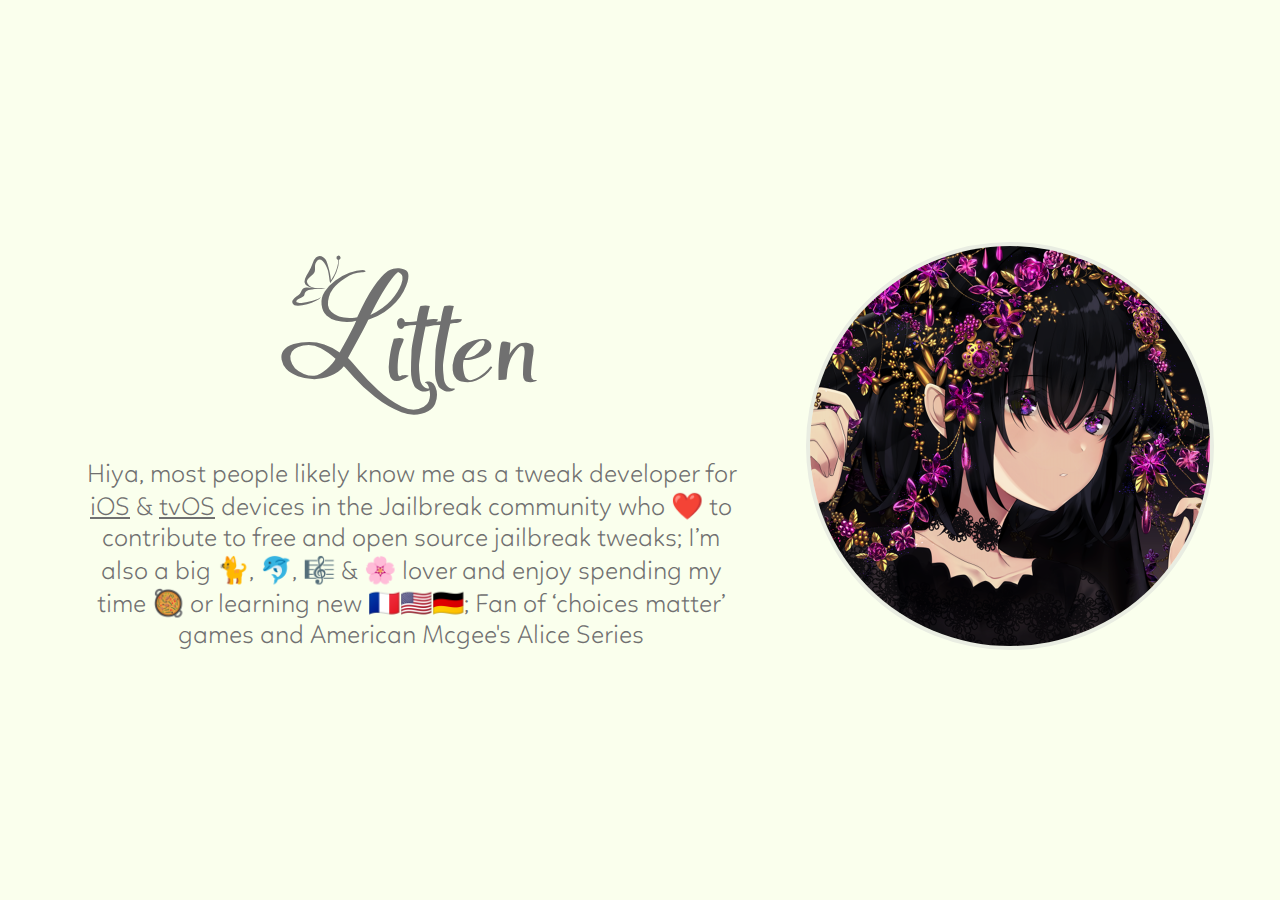
==== index.html @ a726af95 "initial commit, have a lovely day" ====
<html lang="en">
<head>
    <meta charset="UTF-8">
    <meta name="viewport" content="width=device-width, initial-scale=1.0">
    <meta http-equiv="X-UA-Compatible" content="ie=edge">
    <title>Litten | Home</title>
    <link rel="shortcut icon" href="assets/favicon.ico" type="image/x-icon">
    <link rel="icon" href="assets/favicon.ico" type="image/x-icon">
    <meta property="og:type" content="website">
    <meta property="og:title" content="Litten | Home">
    <meta property="og:description" content="alexa in wonderland, i guess">
    <meta property="og:url" content="https://litten.love">
    <link rel="stylesheet" href="https://use.fontawesome.com/releases/v5.7.2/css/all.css" integrity="sha384-fnmOCqbTlWIlj8LyTjo7mOUStjsKC4pOpQbqyi7RrhN7udi9RwhKkMHpvLbHG9Sr" crossorigin="anonymous">

    <style>

        html, body {

            margin: 0;
            padding: 0;
            background-color: #FAFFED;
            font-family: -apple-system, BlinkMacSystemFont, 'Segoe UI', Roboto, Oxygen, Ubuntu, Cantarell, 'Open Sans', 'Helvetica Neue', sans-serif;
            user-select: none;
            -webkit-user-select: none;
            cursor: default;
            -webkit-font-smoothing: antialiased;

        }

        /*

            desktop layout

        */

        .desktopLayout .header .container ul {

            margin: 0;
            padding: 0;
            text-align: center;
            transform: translateY(25px);

        }

        .desktopLayout .header .container ul li {

            display: inline;
            list-style: none;
            padding: 10px;
            font-size: 20px;

        }

        .desktopLayout .header .container ul li a {

            color: #707070;
            transition: 250ms;

        }

        .desktopLayout .header .container ul li a:hover {
            
            text-shadow: 2px 2px rgba(112, 112, 112, 0.3);

        }

        .desktopLayout .content .container {

            text-align: center;
            height: 85%; 
            width:100%;
            display:flex;
            align-items: center;
            justify-content: center;
            
        }

        .desktopLayout .content .container #contentDescription {

            font-size: 30px;
            font-family: 'Linotte';
            color:#707070;
            padding: 70px;
            margin-left: -50px;
            width: 650px;

        }

        .desktopLayout .content .container #contentHeader {

            font-size: 213px;
            font-family: 'Sofye';
            color:#707070;
            line-height: 300px;

        }

        .desktopLayout .content .container img {

            height: 450px;
            width: auto;
            border-radius: 225px;
            border: 4px solid #E9EDE2;
            transform: translateY(40px);

        }

        /*

            mobile layout

        */

        .mobileLayout {

            display: none;

        }

        .mobileLayout .header .container ul {

            margin: 0;
            padding: 0;
            text-align: center;
            transform: translateY(25px);

        }

        .mobileLayout .header .container ul li {

            display: inline;
            list-style: none;
            padding: 10px;
            font-size: 20px;

        }

        .mobileLayout .header .container ul li a {

            color: #707070;
            transition: 250ms;

        }

        .mobileLayout .header .container ul li a:hover {

            text-shadow: 2px 2px rgba(112, 112, 112, 0.3);

        }

        .mobileLayout .content .container img {

            height: 300px;
            width: auto;
            border-radius: 225px;
            border: 4px solid #E9EDE2;
            transform: translateY(80px);

        }

        .mobileLayout .content .container {

            text-align: center;

        }

        .mobileLayout .content .container #contentDescription {

            font-size: 26px;
            font-family: 'Linotte';
            color:#707070;
            padding: 70px;
            transform: translateY(-70px);

        }

        .mobileLayout .content .container #contentHeader {

            font-size: 160px;
            font-family: 'Sofye';
            color:#707070;
            line-height: 300px;

        }

        @media only screen and (max-width: 1600px) {

            .desktopLayout .content .container #contentDescription {

                font-size: 26px;
                font-family: 'Linotte';
                color:#707070;
                padding: 70px;

            }

            .desktopLayout .content .container #contentHeader {

                font-size: 190px;
                font-family: 'Sofye';
                color:#707070;
                line-height: 300px;

            }

            .desktopLayout .content .container img {

                height: 400px;
                width: auto;
                border-radius: 225px;
                border: 4px solid #E9EDE2;
                transform: translateY(40px);

            }

        }

        @media only screen and (max-width: 1112px) {

            .desktopLayout .content .container #contentDescription {

                font-size: 24px;
                font-family: 'Linotte';
                color:#707070;
                padding: 50px;

            }

            .desktopLayout .content .container #contentHeader {

                font-size: 180px;
                font-family: 'Sofye';
                color:#707070;
                line-height: 300px;

            }

            .desktopLayout .content .container img {

                height: 350px;
                width: auto;
                border-radius: 225px;
                border: 4px solid #E9EDE2;
                transform: translateY(40px);

            }

        }

        @media only screen and (max-width: 1024px) {

            .desktopLayout .content .container #contentDescription {

                font-size: 23px;
                font-family: 'Linotte';
                color:#707070;
                padding: 50px;

            }

            .desktopLayout .content .container #contentHeader {

                font-size: 160px;
                font-family: 'Sofye';
                color:#707070;
                line-height: 250px;

            }

            .desktopLayout .content .container img {

                height: 330px;
                width: auto;
                border-radius: 225px;
                border: 4px solid #E9EDE2;
                transform: translateY(40px);

            }

        }

        @media only screen and (max-width: 800px) {

            .desktopLayout .content .container #contentDescription {

                font-size: 17px;
                font-family: 'Linotte';
                color:#707070;
                padding: 40px;

            }

            .desktopLayout .content .container #contentHeader {

                font-size: 140px;
                font-family: 'Sofye';
                color:#707070;
                line-height: 200px;

            }

            .desktopLayout .content .container img {

                height: 250px;
                width: auto;
                border-radius: 225px;
                border: 4px solid #E9EDE2;
                transform: translateY(40px);

            }

        }

        @media only screen and (max-width: 414px) {

            .desktopLayout {

                display: none;
                    
            }

            .mobileLayout {

                display: block;

            }

            .mobileLayout .header .container ul li {

                display: inline;
                list-style: none;
                padding: 10px;
                font-size: 22px;

            }

        }

        @media only screen and (max-width: 375px) {

            .desktopLayout {

                display: none;
                    
            }

            .mobileLayout {

                display: block;

            }

            .mobileLayout .content .container img {

                height: 280px;
                width: auto;
                border-radius: 225px;
                border: 4px solid #E9EDE2;
                transform: translateY(80px);

            }

            .mobileLayout .content .container #contentDescription {

                font-size: 25px;
                font-family: 'Linotte';
                color:#707070;
                padding: 60px;
                transform: translateY(-20px);

            }

            .mobileLayout .content .container #contentHeader {

                font-size: 150px;
                font-family: 'Sofye';
                color:#707070;
                line-height: 250px;

            }

        }

        @media only screen and (max-width: 320px) {

            .desktopLayout {

                display: none;
                    
            }

            .mobileLayout {

                display: block;

            }

            .mobileLayout .header .container ul li {

                display: inline;
                list-style: none;
                padding: 10px;
                font-size: 18px;

            }

            .mobileLayout .content .container img {

                height: 220px;
                width: auto;
                border-radius: 225px;
                border: 4px solid #E9EDE2;
                transform: translateY(80px);

            }

            .mobileLayout .content .container #contentDescription {

                font-size: 22px;
                font-family: 'Linotte';
                color:#707070;
                padding: 50px;
                transform: translateY(-20px);

            }

                .mobileLayout .content .container #contentHeader {

                    font-size: 120px;
                    font-family: 'Sofye';
                    color:#707070;
                    line-height: 200px;

                }

            }

        @font-face {
            font-family: 'Sofye';
            src: url("assets/SofyeDemo-Ezrz.ttf");
        }

        @font-face {
            font-family: 'Linotte';
            src: url("assets/Linotte\ Light.otf");
        }

    </style>

</head>
<body>

    <div class="desktopLayout">

        <div class="header">
            <div class="container">
    
                <ul>
                    <li><a href="https://twitter.com/intent/follow?screen_name=schneelittchen"><i class="fab fa-twitter"></i></a></li>
                    <li><a href="https://www.reddit.com/user/strawberryLitten"><i class="fab fa-reddit-alien"></i></a></li>
                    <li><a href="https://github.com/schneelittchen"><i class="fab fa-github"></i></a></li>
                    <li><a href="https://discord.gg/fPHN8KG"><i class="fab fa-discord"></i></a></li>
                    <li><a href="https://repo.litten.love/"><i class="fas fa-box-open"></i></a></li>
                </ul>
    
            </div>
        </div>
    
        <div class="content">
            <div class="container">
    
                <p id="contentDescription"><span id="contentHeader">Litten</span><br>
                Hiya, most people likely know me as a tweak developer
                for <a href="https://repo.litten.love" style="text-decoration:underline; color:#707070;">iOS</a> & <a href="https://repo.litten.love/tv" style="text-decoration:underline; color:#707070;">tvOS</a> devices in the Jailbreak community who ❤️ to
                contribute to free and open source jailbreak tweaks;
                I’m also a big 🐈, 🐬, 🎼 & 🌸 lover and enjoy spending my
                time 🥘 or learning new 🇫🇷🇺🇸🇩🇪; Fan of ‘choices matter’
                games and American Mcgee's Alice Series</p>

                <img src="assets/avatar.png" draggable="false">
    
            </div>
        </div>

    </div>

    <div class="mobileLayout">

        <div class="header">
            <div class="container">
    
                <ul>
                    <li><a href="https://twitter.com/intent/follow?screen_name=schneelittchen"><i class="fab fa-twitter"></i></a></li>
                    <li><a href="https://www.reddit.com/user/strawberryLitten"><i class="fab fa-reddit-alien"></i></a></li>
                    <li><a href="https://github.com/schneelittchen"><i class="fab fa-github"></i></a></li>
                    <li><a href="https://discord.gg/fPHN8KG"><i class="fab fa-discord"></i></a></li>
                    <li><a href="https://repo.litten.love/"><i class="fas fa-box-open"></i></a></li>
                </ul>
    
            </div>
        </div>
    
        <div class="content">
            <div class="container">

                <img src="assets/avatar.png" draggable="false">
    
                <p id="contentDescription"><span id="contentHeader">Litten</span><br>
                Hiya, most people likely know me as a tweak developer
                for <a href="https://repo.litten.love" style="text-decoration:underline; color:#707070;">iOS</a> & <a href="https://repo.litten.love/tv" style="text-decoration:underline; color:#707070;">tvOS</a> devices in the Jailbreak community who ❤️ to
                contribute to free and open source jailbreak tweaks;
                I’m also a big 🐈, 🐬, 🎼 & 🌸 lover and enjoy spending my
                time 🥘 or learning new 🇫🇷🇺🇸🇩🇪; Fan of ‘choices matter’
                games and American Mcgee's Alice Series</p>
    
            </div>
        </div>

    </div>
    
</body>
</html>
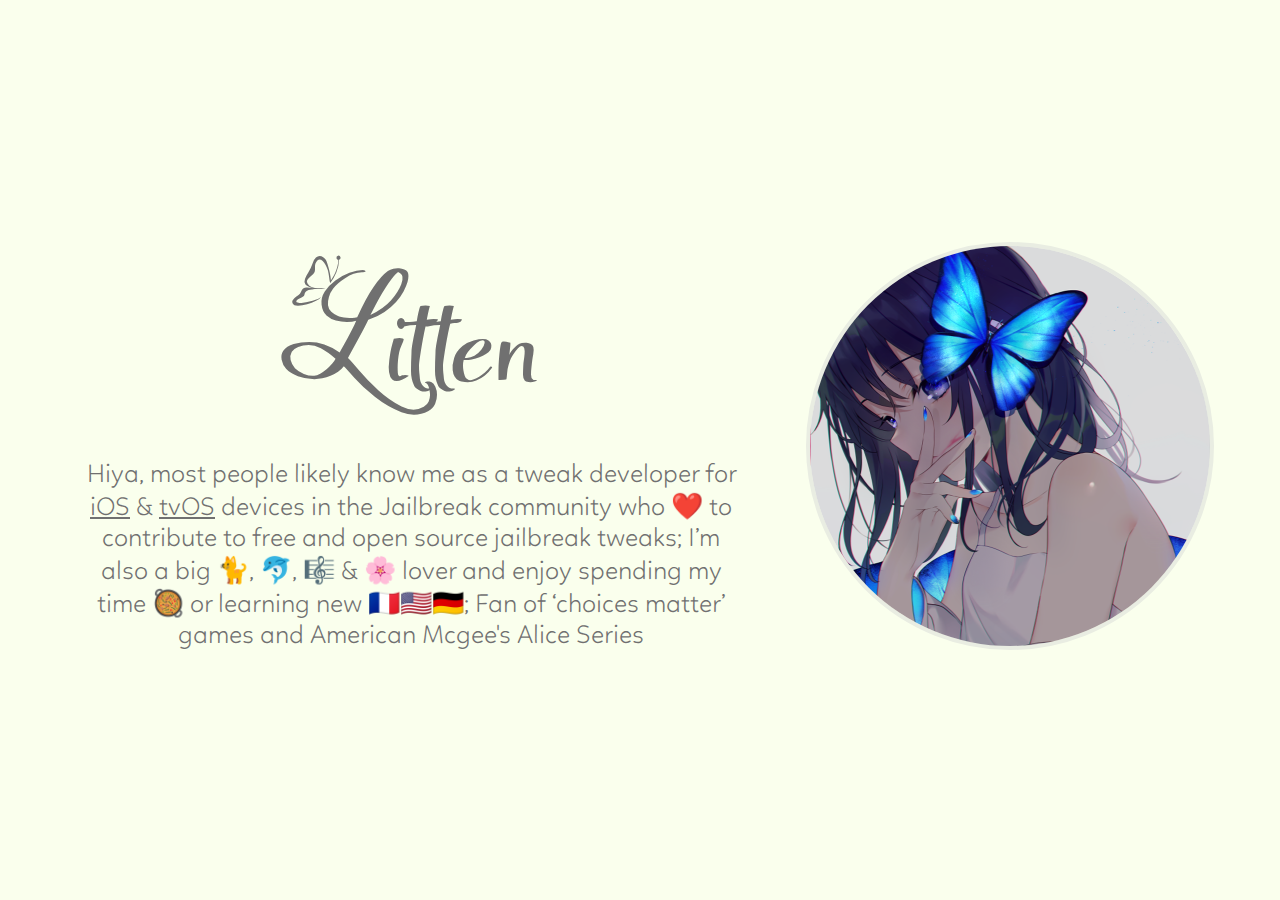
==== commit 84934107: "updated reddit link & avatar" ====
--- a/index.html
+++ b/index.html
@@ -457,7 +457,7 @@
     
                 <ul>
                     <li><a href="https://twitter.com/intent/follow?screen_name=schneelittchen"><i class="fab fa-twitter"></i></a></li>
-                    <li><a href="https://www.reddit.com/user/strawberryLitten"><i class="fab fa-reddit-alien"></i></a></li>
+                    <li><a href="https://www.reddit.com/user/Sternentraum"><i class="fab fa-reddit-alien"></i></a></li>
                     <li><a href="https://github.com/schneelittchen"><i class="fab fa-github"></i></a></li>
                     <li><a href="https://discord.gg/fPHN8KG"><i class="fab fa-discord"></i></a></li>
                     <li><a href="https://repo.litten.love/"><i class="fas fa-box-open"></i></a></li>
@@ -491,7 +491,7 @@
     
                 <ul>
                     <li><a href="https://twitter.com/intent/follow?screen_name=schneelittchen"><i class="fab fa-twitter"></i></a></li>
-                    <li><a href="https://www.reddit.com/user/strawberryLitten"><i class="fab fa-reddit-alien"></i></a></li>
+                    <li><a href="https://www.reddit.com/user/Sternentraum"><i class="fab fa-reddit-alien"></i></a></li>
                     <li><a href="https://github.com/schneelittchen"><i class="fab fa-github"></i></a></li>
                     <li><a href="https://discord.gg/fPHN8KG"><i class="fab fa-discord"></i></a></li>
                     <li><a href="https://repo.litten.love/"><i class="fas fa-box-open"></i></a></li>
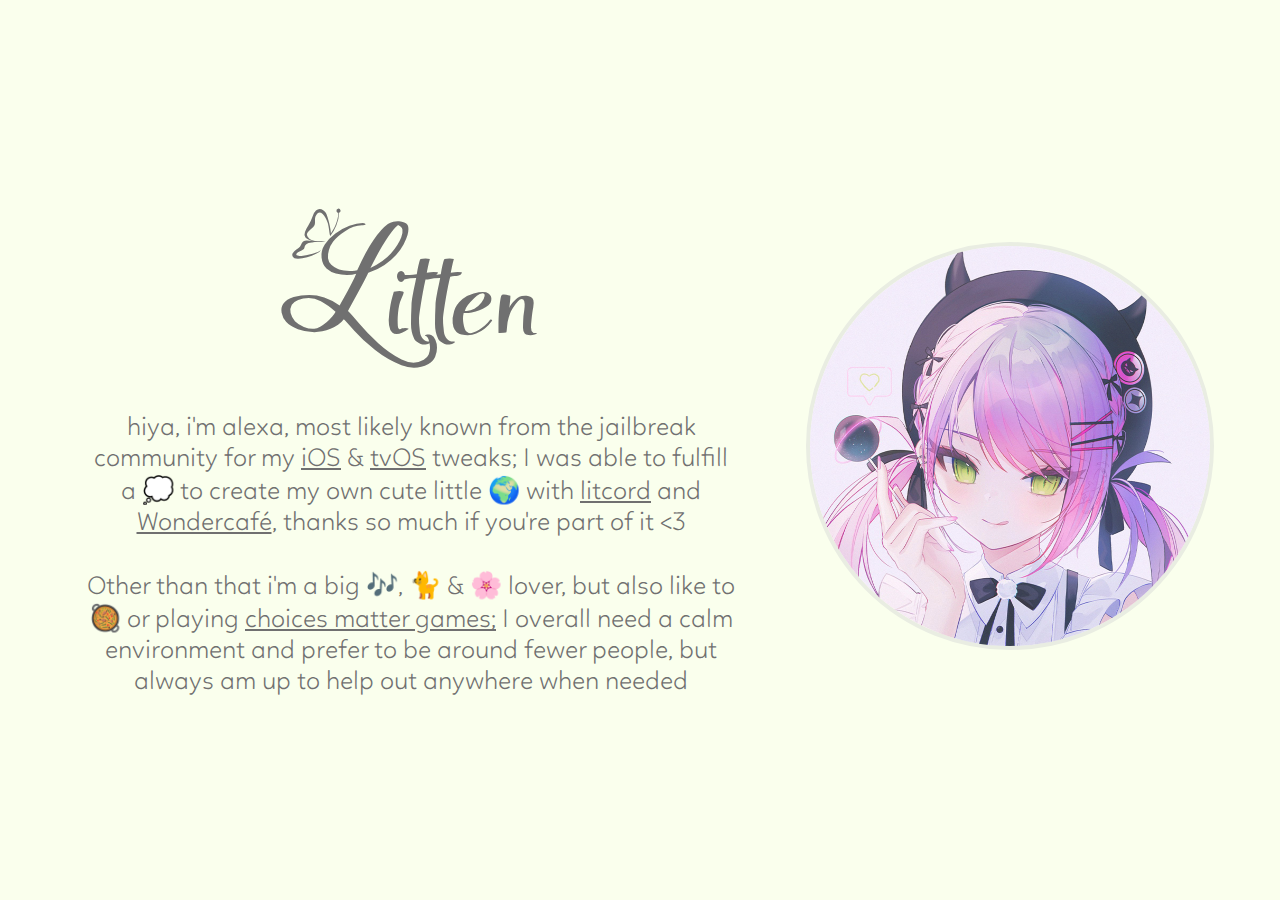
==== commit fe971c8a: "updated bio & avatar" ====
--- a/index.html
+++ b/index.html
@@ -3,11 +3,11 @@
     <meta charset="UTF-8">
     <meta name="viewport" content="width=device-width, initial-scale=1.0">
     <meta http-equiv="X-UA-Compatible" content="ie=edge">
-    <title>Litten | Home</title>
+    <title>Litten</title>
     <link rel="shortcut icon" href="assets/favicon.ico" type="image/x-icon">
     <link rel="icon" href="assets/favicon.ico" type="image/x-icon">
     <meta property="og:type" content="website">
-    <meta property="og:title" content="Litten | Home">
+    <meta property="og:title" content="Litten">
     <meta property="og:description" content="alexa in wonderland, i guess">
     <meta property="og:url" content="https://litten.love">
     <link rel="stylesheet" href="https://use.fontawesome.com/releases/v5.7.2/css/all.css" integrity="sha384-fnmOCqbTlWIlj8LyTjo7mOUStjsKC4pOpQbqyi7RrhN7udi9RwhKkMHpvLbHG9Sr" crossorigin="anonymous">
@@ -470,12 +470,16 @@
             <div class="container">
     
                 <p id="contentDescription"><span id="contentHeader">Litten</span><br>
-                Hiya, most people likely know me as a tweak developer
-                for <a href="https://repo.litten.love" style="text-decoration:underline; color:#707070;">iOS</a> & <a href="https://repo.litten.love/tv" style="text-decoration:underline; color:#707070;">tvOS</a> devices in the Jailbreak community who ❤️ to
-                contribute to free and open source jailbreak tweaks;
-                I’m also a big 🐈, 🐬, 🎼 & 🌸 lover and enjoy spending my
-                time 🥘 or learning new 🇫🇷🇺🇸🇩🇪; Fan of ‘choices matter’
-                games and American Mcgee's Alice Series</p>
+                hiya, i'm alexa, most likely known from the
+                jailbreak community for my <a href="https://repo.litten.love" style="text-decoration:underline; color:#707070;">iOS</a> & <a href="https://repo.litten.love/tv" style="text-decoration:underline; color:#707070;">tvOS</a> tweaks;
+                I was able to fulfill a 💭 to create my own cute little 🌍 with <a href="https://discord.gg/fPHN8KG" style="text-decoration:underline; color:#707070;">litcord</a> and <a href="https://repo.litten.love" style="text-decoration:underline; color:#707070;">Wondercafé</a>, thanks so
+                much if you're part of it &#60;3
+                <br><br>
+                Other than that i'm a big 🎶, 🐈 & 🌸 lover, but
+                also like to 🥘 or playing <a href="https://steamcommunity.com/id/tinyalexandracafe/games/?tab=all" style="text-decoration:underline; color:#707070;">choices matter games;</a>
+                I overall need a calm environment and prefer to
+                be around fewer people, but always am up to help
+                out anywhere when needed</p>
 
                 <img src="assets/avatar.png" draggable="false">
     
@@ -506,12 +510,16 @@
                 <img src="assets/avatar.png" draggable="false">
     
                 <p id="contentDescription"><span id="contentHeader">Litten</span><br>
-                Hiya, most people likely know me as a tweak developer
-                for <a href="https://repo.litten.love" style="text-decoration:underline; color:#707070;">iOS</a> & <a href="https://repo.litten.love/tv" style="text-decoration:underline; color:#707070;">tvOS</a> devices in the Jailbreak community who ❤️ to
-                contribute to free and open source jailbreak tweaks;
-                I’m also a big 🐈, 🐬, 🎼 & 🌸 lover and enjoy spending my
-                time 🥘 or learning new 🇫🇷🇺🇸🇩🇪; Fan of ‘choices matter’
-                games and American Mcgee's Alice Series</p>
+                hiya, i'm alexa, most likely known from the
+                jailbreak community for my <a href="https://repo.litten.love" style="text-decoration:underline; color:#707070;">iOS</a> & <a href="https://repo.litten.love/tv" style="text-decoration:underline; color:#707070;">tvOS</a> tweaks;<br>
+                I was able to fulfill a 💭 to create my own cute little 🌍 with <a href="https://discord.gg/fPHN8KG" style="text-decoration:underline; color:#707070;">litcord</a> and <a href="https://repo.litten.love" style="text-decoration:underline; color:#707070;">Wondercafé</a>, thanks so
+                much if you're part of it &#60;3
+                <br><br>
+                Other than that i'm a big 🎶, 🐈 & 🌸 lover, but
+                also like to 🥘 or playing <a href="https://steamcommunity.com/id/tinyalexandracafe/games/?tab=all" style="text-decoration:underline; color:#707070;">choices matter games;</a>
+                I overall need a calm environment and prefer to
+                be around fewer people, but always am up to help
+                out anywhere when needed</p>
     
             </div>
         </div>
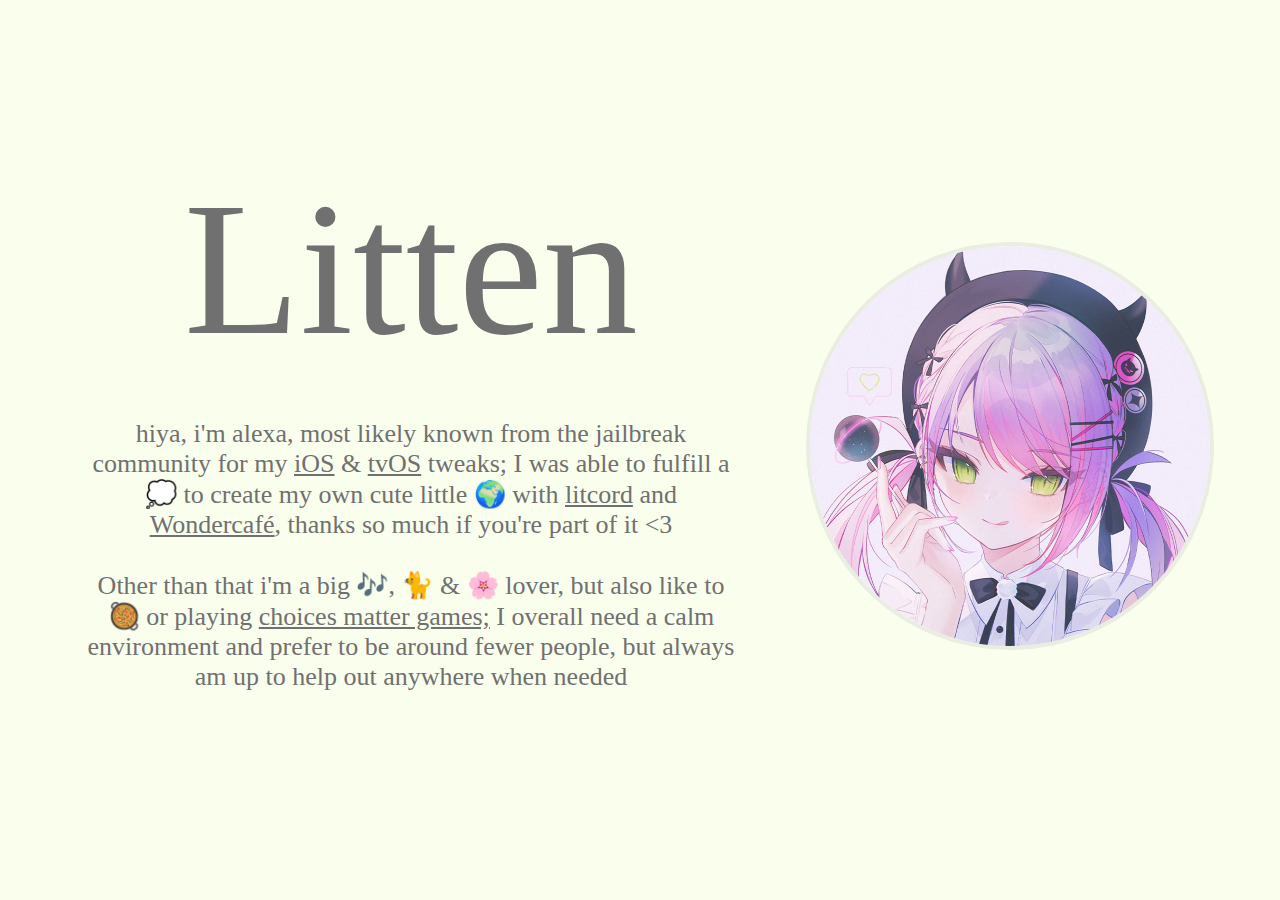
==== commit bfbe3fa3: "updated font links" ====
--- a/index.html
+++ b/index.html
@@ -437,12 +437,12 @@
 
         @font-face {
             font-family: 'Sofye';
-            src: url("assets/SofyeDemo-Ezrz.ttf");
+            src: url("https://db.onlinewebfonts.com/t/1a98486816cc547d3d2b9c3bfebdf845.ttf");
         }
 
         @font-face {
             font-family: 'Linotte';
-            src: url("assets/Linotte\ Light.otf");
+            src: url("https://db.onlinewebfonts.com/t/1c1304897225af0847614d4bc5430c5e.ttf");
         }
 
     </style>
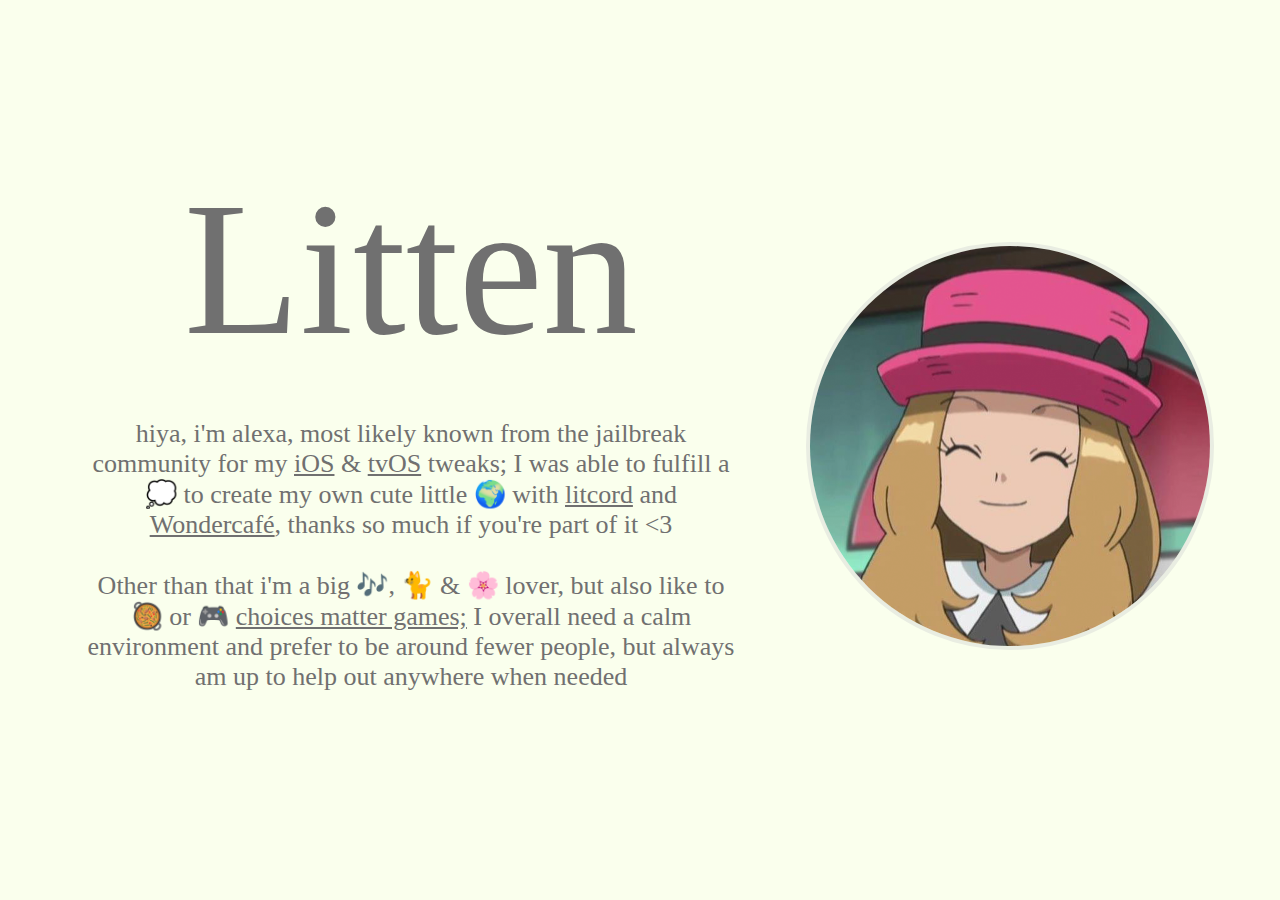
==== commit b5c7ecbf: "updated discord link" ====
--- a/index.html
+++ b/index.html
@@ -437,12 +437,12 @@
 
         @font-face {
             font-family: 'Sofye';
-            src: url("https://db.onlinewebfonts.com/t/1a98486816cc547d3d2b9c3bfebdf845.ttf");
+            src: url("https://blogfonts.com/download/s-147060-1/Sofye.file");
         }
 
         @font-face {
             font-family: 'Linotte';
-            src: url("https://db.onlinewebfonts.com/t/1c1304897225af0847614d4bc5430c5e.ttf");
+            src: url("https://en.bestfonts.pro/fonts_files/5e7243322f41d452bfe52aa5/files/Linotte-Light.ttf");
         }
 
     </style>
@@ -459,7 +459,7 @@
                     <li><a href="https://twitter.com/intent/follow?screen_name=schneelittchen"><i class="fab fa-twitter"></i></a></li>
                     <li><a href="https://www.reddit.com/user/Sternentraum"><i class="fab fa-reddit-alien"></i></a></li>
                     <li><a href="https://github.com/schneelittchen"><i class="fab fa-github"></i></a></li>
-                    <li><a href="https://discord.gg/fPHN8KG"><i class="fab fa-discord"></i></a></li>
+                    <li><a href="https://discord.gg/tKUPZrS7ve"><i class="fab fa-discord"></i></a></li>
                     <li><a href="https://repo.litten.love/"><i class="fas fa-box-open"></i></a></li>
                 </ul>
     
@@ -472,11 +472,11 @@
                 <p id="contentDescription"><span id="contentHeader">Litten</span><br>
                 hiya, i'm alexa, most likely known from the
                 jailbreak community for my <a href="https://repo.litten.love" style="text-decoration:underline; color:#707070;">iOS</a> & <a href="https://repo.litten.love/tv" style="text-decoration:underline; color:#707070;">tvOS</a> tweaks;
-                I was able to fulfill a 💭 to create my own cute little 🌍 with <a href="https://discord.gg/fPHN8KG" style="text-decoration:underline; color:#707070;">litcord</a> and <a href="https://repo.litten.love" style="text-decoration:underline; color:#707070;">Wondercafé</a>, thanks so
+                I was able to fulfill a 💭 to create my own cute little 🌍 with <a href="https://discord.gg/tKUPZrS7ve" style="text-decoration:underline; color:#707070;">litcord</a> and <a href="https://repo.litten.love" style="text-decoration:underline; color:#707070;">Wondercafé</a>, thanks so
                 much if you're part of it &#60;3
                 <br><br>
                 Other than that i'm a big 🎶, 🐈 & 🌸 lover, but
-                also like to 🥘 or playing <a href="https://steamcommunity.com/id/tinyalexandracafe/games/?tab=all" style="text-decoration:underline; color:#707070;">choices matter games;</a>
+                also like to 🥘 or 🎮 <a href="https://steamcommunity.com/id/tinyalexandracafe/games/?tab=all" style="text-decoration:underline; color:#707070;">choices matter games;</a>
                 I overall need a calm environment and prefer to
                 be around fewer people, but always am up to help
                 out anywhere when needed</p>
@@ -497,7 +497,7 @@
                     <li><a href="https://twitter.com/intent/follow?screen_name=schneelittchen"><i class="fab fa-twitter"></i></a></li>
                     <li><a href="https://www.reddit.com/user/Sternentraum"><i class="fab fa-reddit-alien"></i></a></li>
                     <li><a href="https://github.com/schneelittchen"><i class="fab fa-github"></i></a></li>
-                    <li><a href="https://discord.gg/fPHN8KG"><i class="fab fa-discord"></i></a></li>
+                    <li><a href="https://discord.gg/tKUPZrS7ve"><i class="fab fa-discord"></i></a></li>
                     <li><a href="https://repo.litten.love/"><i class="fas fa-box-open"></i></a></li>
                 </ul>
     
@@ -512,11 +512,11 @@
                 <p id="contentDescription"><span id="contentHeader">Litten</span><br>
                 hiya, i'm alexa, most likely known from the
                 jailbreak community for my <a href="https://repo.litten.love" style="text-decoration:underline; color:#707070;">iOS</a> & <a href="https://repo.litten.love/tv" style="text-decoration:underline; color:#707070;">tvOS</a> tweaks;<br>
-                I was able to fulfill a 💭 to create my own cute little 🌍 with <a href="https://discord.gg/fPHN8KG" style="text-decoration:underline; color:#707070;">litcord</a> and <a href="https://repo.litten.love" style="text-decoration:underline; color:#707070;">Wondercafé</a>, thanks so
+                I was able to fulfill a 💭 to create my own cute little 🌍 with <a href="https://discord.gg/tKUPZrS7ve" style="text-decoration:underline; color:#707070;">litcord</a> and <a href="https://repo.litten.love" style="text-decoration:underline; color:#707070;">Wondercafé</a>, thanks so
                 much if you're part of it &#60;3
                 <br><br>
                 Other than that i'm a big 🎶, 🐈 & 🌸 lover, but
-                also like to 🥘 or playing <a href="https://steamcommunity.com/id/tinyalexandracafe/games/?tab=all" style="text-decoration:underline; color:#707070;">choices matter games;</a>
+                also like to 🥘 or 🎮 <a href="https://steamcommunity.com/id/tinyalexandracafe/games/?tab=all" style="text-decoration:underline; color:#707070;">choices matter games;</a>
                 I overall need a calm environment and prefer to
                 be around fewer people, but always am up to help
                 out anywhere when needed</p>
@@ -527,4 +527,4 @@
     </div>
     
 </body>
-</html>+</html>
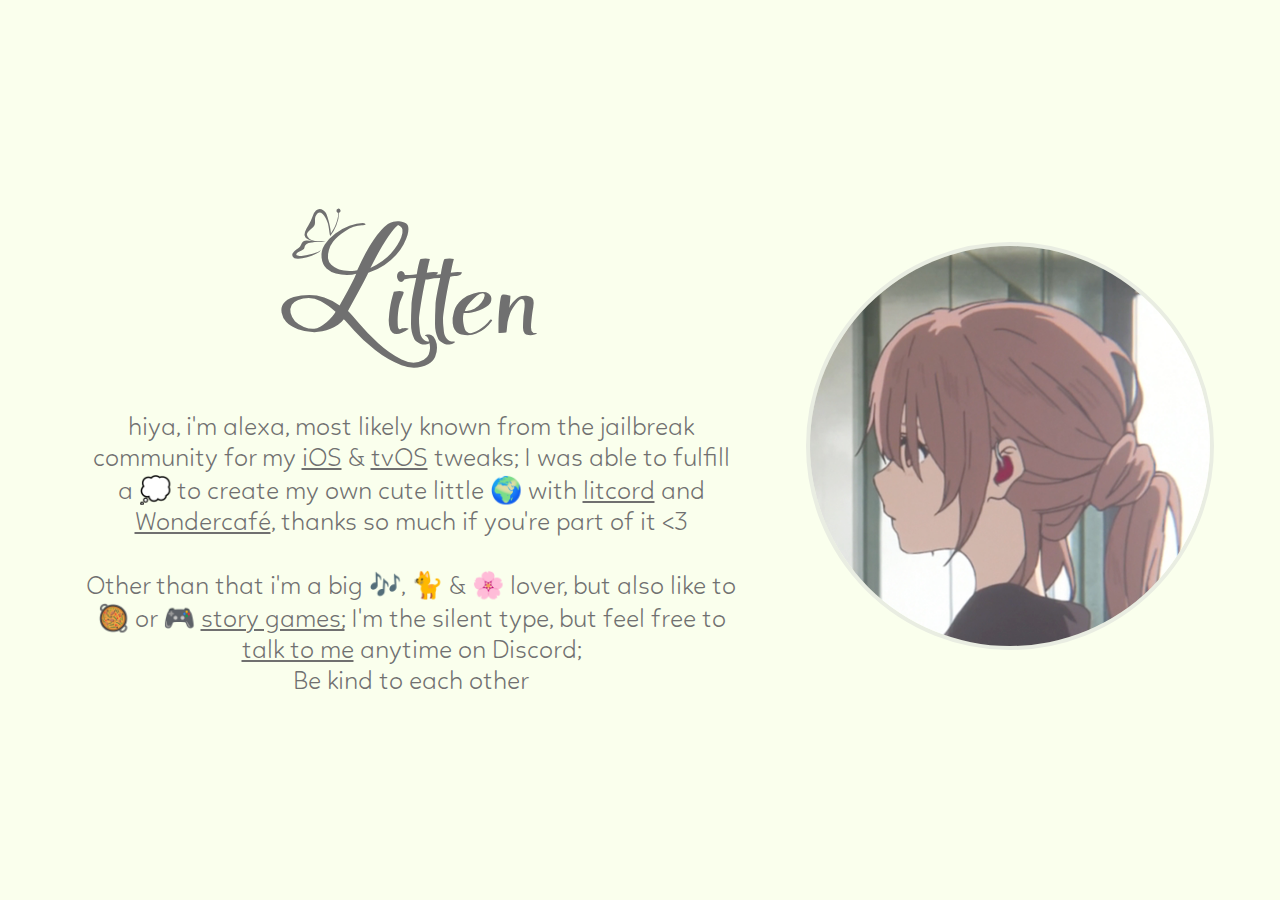
==== commit f6a1bfbd: "clean up, fixed the fonts" ====
--- a/index.html
+++ b/index.html
@@ -1,9 +1,12 @@
+<!-- this may be a mess, but it works i suppose -->
+
 <html lang="en">
 <head>
     <meta charset="UTF-8">
     <meta name="viewport" content="width=device-width, initial-scale=1.0">
     <meta http-equiv="X-UA-Compatible" content="ie=edge">
     <title>Litten</title>
+    <link rel="stylesheet" href="index.css">
     <link rel="shortcut icon" href="assets/favicon.ico" type="image/x-icon">
     <link rel="icon" href="assets/favicon.ico" type="image/x-icon">
     <meta property="og:type" content="website">
@@ -11,441 +14,6 @@
     <meta property="og:description" content="alexa in wonderland, i guess">
     <meta property="og:url" content="https://litten.love">
     <link rel="stylesheet" href="https://use.fontawesome.com/releases/v5.7.2/css/all.css" integrity="sha384-fnmOCqbTlWIlj8LyTjo7mOUStjsKC4pOpQbqyi7RrhN7udi9RwhKkMHpvLbHG9Sr" crossorigin="anonymous">
-
-    <style>
-
-        html, body {
-
-            margin: 0;
-            padding: 0;
-            background-color: #FAFFED;
-            font-family: -apple-system, BlinkMacSystemFont, 'Segoe UI', Roboto, Oxygen, Ubuntu, Cantarell, 'Open Sans', 'Helvetica Neue', sans-serif;
-            user-select: none;
-            -webkit-user-select: none;
-            cursor: default;
-            -webkit-font-smoothing: antialiased;
-
-        }
-
-        /*
-
-            desktop layout
-
-        */
-
-        .desktopLayout .header .container ul {
-
-            margin: 0;
-            padding: 0;
-            text-align: center;
-            transform: translateY(25px);
-
-        }
-
-        .desktopLayout .header .container ul li {
-
-            display: inline;
-            list-style: none;
-            padding: 10px;
-            font-size: 20px;
-
-        }
-
-        .desktopLayout .header .container ul li a {
-
-            color: #707070;
-            transition: 250ms;
-
-        }
-
-        .desktopLayout .header .container ul li a:hover {
-            
-            text-shadow: 2px 2px rgba(112, 112, 112, 0.3);
-
-        }
-
-        .desktopLayout .content .container {
-
-            text-align: center;
-            height: 85%; 
-            width:100%;
-            display:flex;
-            align-items: center;
-            justify-content: center;
-            
-        }
-
-        .desktopLayout .content .container #contentDescription {
-
-            font-size: 30px;
-            font-family: 'Linotte';
-            color:#707070;
-            padding: 70px;
-            margin-left: -50px;
-            width: 650px;
-
-        }
-
-        .desktopLayout .content .container #contentHeader {
-
-            font-size: 213px;
-            font-family: 'Sofye';
-            color:#707070;
-            line-height: 300px;
-
-        }
-
-        .desktopLayout .content .container img {
-
-            height: 450px;
-            width: auto;
-            border-radius: 225px;
-            border: 4px solid #E9EDE2;
-            transform: translateY(40px);
-
-        }
-
-        /*
-
-            mobile layout
-
-        */
-
-        .mobileLayout {
-
-            display: none;
-
-        }
-
-        .mobileLayout .header .container ul {
-
-            margin: 0;
-            padding: 0;
-            text-align: center;
-            transform: translateY(25px);
-
-        }
-
-        .mobileLayout .header .container ul li {
-
-            display: inline;
-            list-style: none;
-            padding: 10px;
-            font-size: 20px;
-
-        }
-
-        .mobileLayout .header .container ul li a {
-
-            color: #707070;
-            transition: 250ms;
-
-        }
-
-        .mobileLayout .header .container ul li a:hover {
-
-            text-shadow: 2px 2px rgba(112, 112, 112, 0.3);
-
-        }
-
-        .mobileLayout .content .container img {
-
-            height: 300px;
-            width: auto;
-            border-radius: 225px;
-            border: 4px solid #E9EDE2;
-            transform: translateY(80px);
-
-        }
-
-        .mobileLayout .content .container {
-
-            text-align: center;
-
-        }
-
-        .mobileLayout .content .container #contentDescription {
-
-            font-size: 26px;
-            font-family: 'Linotte';
-            color:#707070;
-            padding: 70px;
-            transform: translateY(-70px);
-
-        }
-
-        .mobileLayout .content .container #contentHeader {
-
-            font-size: 160px;
-            font-family: 'Sofye';
-            color:#707070;
-            line-height: 300px;
-
-        }
-
-        @media only screen and (max-width: 1600px) {
-
-            .desktopLayout .content .container #contentDescription {
-
-                font-size: 26px;
-                font-family: 'Linotte';
-                color:#707070;
-                padding: 70px;
-
-            }
-
-            .desktopLayout .content .container #contentHeader {
-
-                font-size: 190px;
-                font-family: 'Sofye';
-                color:#707070;
-                line-height: 300px;
-
-            }
-
-            .desktopLayout .content .container img {
-
-                height: 400px;
-                width: auto;
-                border-radius: 225px;
-                border: 4px solid #E9EDE2;
-                transform: translateY(40px);
-
-            }
-
-        }
-
-        @media only screen and (max-width: 1112px) {
-
-            .desktopLayout .content .container #contentDescription {
-
-                font-size: 24px;
-                font-family: 'Linotte';
-                color:#707070;
-                padding: 50px;
-
-            }
-
-            .desktopLayout .content .container #contentHeader {
-
-                font-size: 180px;
-                font-family: 'Sofye';
-                color:#707070;
-                line-height: 300px;
-
-            }
-
-            .desktopLayout .content .container img {
-
-                height: 350px;
-                width: auto;
-                border-radius: 225px;
-                border: 4px solid #E9EDE2;
-                transform: translateY(40px);
-
-            }
-
-        }
-
-        @media only screen and (max-width: 1024px) {
-
-            .desktopLayout .content .container #contentDescription {
-
-                font-size: 23px;
-                font-family: 'Linotte';
-                color:#707070;
-                padding: 50px;
-
-            }
-
-            .desktopLayout .content .container #contentHeader {
-
-                font-size: 160px;
-                font-family: 'Sofye';
-                color:#707070;
-                line-height: 250px;
-
-            }
-
-            .desktopLayout .content .container img {
-
-                height: 330px;
-                width: auto;
-                border-radius: 225px;
-                border: 4px solid #E9EDE2;
-                transform: translateY(40px);
-
-            }
-
-        }
-
-        @media only screen and (max-width: 800px) {
-
-            .desktopLayout .content .container #contentDescription {
-
-                font-size: 17px;
-                font-family: 'Linotte';
-                color:#707070;
-                padding: 40px;
-
-            }
-
-            .desktopLayout .content .container #contentHeader {
-
-                font-size: 140px;
-                font-family: 'Sofye';
-                color:#707070;
-                line-height: 200px;
-
-            }
-
-            .desktopLayout .content .container img {
-
-                height: 250px;
-                width: auto;
-                border-radius: 225px;
-                border: 4px solid #E9EDE2;
-                transform: translateY(40px);
-
-            }
-
-        }
-
-        @media only screen and (max-width: 414px) {
-
-            .desktopLayout {
-
-                display: none;
-                    
-            }
-
-            .mobileLayout {
-
-                display: block;
-
-            }
-
-            .mobileLayout .header .container ul li {
-
-                display: inline;
-                list-style: none;
-                padding: 10px;
-                font-size: 22px;
-
-            }
-
-        }
-
-        @media only screen and (max-width: 375px) {
-
-            .desktopLayout {
-
-                display: none;
-                    
-            }
-
-            .mobileLayout {
-
-                display: block;
-
-            }
-
-            .mobileLayout .content .container img {
-
-                height: 280px;
-                width: auto;
-                border-radius: 225px;
-                border: 4px solid #E9EDE2;
-                transform: translateY(80px);
-
-            }
-
-            .mobileLayout .content .container #contentDescription {
-
-                font-size: 25px;
-                font-family: 'Linotte';
-                color:#707070;
-                padding: 60px;
-                transform: translateY(-20px);
-
-            }
-
-            .mobileLayout .content .container #contentHeader {
-
-                font-size: 150px;
-                font-family: 'Sofye';
-                color:#707070;
-                line-height: 250px;
-
-            }
-
-        }
-
-        @media only screen and (max-width: 320px) {
-
-            .desktopLayout {
-
-                display: none;
-                    
-            }
-
-            .mobileLayout {
-
-                display: block;
-
-            }
-
-            .mobileLayout .header .container ul li {
-
-                display: inline;
-                list-style: none;
-                padding: 10px;
-                font-size: 18px;
-
-            }
-
-            .mobileLayout .content .container img {
-
-                height: 220px;
-                width: auto;
-                border-radius: 225px;
-                border: 4px solid #E9EDE2;
-                transform: translateY(80px);
-
-            }
-
-            .mobileLayout .content .container #contentDescription {
-
-                font-size: 22px;
-                font-family: 'Linotte';
-                color:#707070;
-                padding: 50px;
-                transform: translateY(-20px);
-
-            }
-
-                .mobileLayout .content .container #contentHeader {
-
-                    font-size: 120px;
-                    font-family: 'Sofye';
-                    color:#707070;
-                    line-height: 200px;
-
-                }
-
-            }
-
-        @font-face {
-            font-family: 'Sofye';
-            src: url("https://blogfonts.com/download/s-147060-1/Sofye.file");
-        }
-
-        @font-face {
-            font-family: 'Linotte';
-            src: url("https://en.bestfonts.pro/fonts_files/5e7243322f41d452bfe52aa5/files/Linotte-Light.ttf");
-        }
-
-    </style>
 
 </head>
 <body>
@@ -476,10 +44,10 @@
                 much if you're part of it &#60;3
                 <br><br>
                 Other than that i'm a big 🎶, 🐈 & 🌸 lover, but
-                also like to 🥘 or 🎮 <a href="https://steamcommunity.com/id/tinyalexandracafe/games/?tab=all" style="text-decoration:underline; color:#707070;">choices matter games;</a>
-                I overall need a calm environment and prefer to
-                be around fewer people, but always am up to help
-                out anywhere when needed</p>
+                also like to 🥘 or 🎮 <a href="https://steamcommunity.com/id/tinyalexandracafe/games/?tab=all" style="text-decoration:underline; color:#707070;">story games;</a>
+                I'm the silent type, but
+                feel free to <a href="https://discord.gg/tKUPZrS7ve" style="text-decoration:underline; color:#707070;">talk to me</a> anytime on Discord;<br>
+                Be kind to each other</p>
 
                 <img src="assets/avatar.png" draggable="false">
     
@@ -511,15 +79,15 @@
     
                 <p id="contentDescription"><span id="contentHeader">Litten</span><br>
                 hiya, i'm alexa, most likely known from the
-                jailbreak community for my <a href="https://repo.litten.love" style="text-decoration:underline; color:#707070;">iOS</a> & <a href="https://repo.litten.love/tv" style="text-decoration:underline; color:#707070;">tvOS</a> tweaks;<br>
+                jailbreak community for my <a href="https://repo.litten.love" style="text-decoration:underline; color:#707070;">iOS</a> & <a href="https://repo.litten.love/tv" style="text-decoration:underline; color:#707070;">tvOS</a> tweaks;
                 I was able to fulfill a 💭 to create my own cute little 🌍 with <a href="https://discord.gg/tKUPZrS7ve" style="text-decoration:underline; color:#707070;">litcord</a> and <a href="https://repo.litten.love" style="text-decoration:underline; color:#707070;">Wondercafé</a>, thanks so
                 much if you're part of it &#60;3
                 <br><br>
                 Other than that i'm a big 🎶, 🐈 & 🌸 lover, but
-                also like to 🥘 or 🎮 <a href="https://steamcommunity.com/id/tinyalexandracafe/games/?tab=all" style="text-decoration:underline; color:#707070;">choices matter games;</a>
-                I overall need a calm environment and prefer to
-                be around fewer people, but always am up to help
-                out anywhere when needed</p>
+                also like to 🥘 or 🎮 <a href="https://steamcommunity.com/id/tinyalexandracafe/games/?tab=all" style="text-decoration:underline; color:#707070;">story games;</a>
+                I'm the silent type, but
+                feel free to <a href="https://discord.gg/tKUPZrS7ve" style="text-decoration:underline; color:#707070;">talk to me</a> anytime on Discord;<br>
+                Be kind to each other</p>
     
             </div>
         </div>
--- a/index.css
+++ b/index.css
@@ -0,0 +1,430 @@
+html, body {
+
+    margin: 0;
+    padding: 0;
+    background-color: #FAFFED;
+    font-family: -apple-system, BlinkMacSystemFont, 'Segoe UI', Roboto, Oxygen, Ubuntu, Cantarell, 'Open Sans', 'Helvetica Neue', sans-serif;
+    user-select: none;
+    -webkit-user-select: none;
+    cursor: default;
+    -webkit-font-smoothing: antialiased;
+
+}
+
+/*
+
+    desktop layout
+
+*/
+
+.desktopLayout .header .container ul {
+
+    margin: 0;
+    padding: 0;
+    text-align: center;
+    transform: translateY(25px);
+
+}
+
+.desktopLayout .header .container ul li {
+
+    display: inline;
+    list-style: none;
+    padding: 10px;
+    font-size: 20px;
+
+}
+
+.desktopLayout .header .container ul li a {
+
+    color: #707070;
+    transition: 250ms;
+
+}
+
+.desktopLayout .header .container ul li a:hover {
+    
+    text-shadow: 2px 2px rgba(112, 112, 112, 0.3);
+
+}
+
+.desktopLayout .content .container {
+
+    text-align: center;
+    height: 85%; 
+    width:100%;
+    display:flex;
+    align-items: center;
+    justify-content: center;
+    
+}
+
+.desktopLayout .content .container #contentDescription {
+
+    font-size: 30px;
+    font-family: 'Linotte';
+    color:#707070;
+    padding: 70px;
+    margin-left: -50px;
+    width: 650px;
+
+}
+
+.desktopLayout .content .container #contentHeader {
+
+    font-size: 213px;
+    font-family: 'Sofye';
+    color:#707070;
+    line-height: 300px;
+
+}
+
+.desktopLayout .content .container img {
+
+    height: 450px;
+    width: auto;
+    border-radius: 225px;
+    border: 4px solid #E9EDE2;
+    transform: translateY(40px);
+
+}
+
+/*
+
+    mobile layout
+
+*/
+
+.mobileLayout {
+
+    display: none;
+
+}
+
+.mobileLayout .header .container ul {
+
+    margin: 0;
+    padding: 0;
+    text-align: center;
+    transform: translateY(25px);
+
+}
+
+.mobileLayout .header .container ul li {
+
+    display: inline;
+    list-style: none;
+    padding: 10px;
+    font-size: 20px;
+
+}
+
+.mobileLayout .header .container ul li a {
+
+    color: #707070;
+    transition: 250ms;
+
+}
+
+.mobileLayout .header .container ul li a:hover {
+
+    text-shadow: 2px 2px rgba(112, 112, 112, 0.3);
+
+}
+
+.mobileLayout .content .container img {
+
+    height: 300px;
+    width: auto;
+    border-radius: 225px;
+    border: 4px solid #E9EDE2;
+    transform: translateY(80px);
+
+}
+
+.mobileLayout .content .container {
+
+    text-align: center;
+
+}
+
+.mobileLayout .content .container #contentDescription {
+
+    font-size: 26px;
+    font-family: 'Linotte';
+    color:#707070;
+    padding: 70px;
+    transform: translateY(-70px);
+
+}
+
+.mobileLayout .content .container #contentHeader {
+
+    font-size: 160px;
+    font-family: 'Sofye';
+    color:#707070;
+    line-height: 300px;
+
+}
+
+@media only screen and (max-width: 1600px) {
+
+    .desktopLayout .content .container #contentDescription {
+
+        font-size: 26px;
+        font-family: 'Linotte';
+        color:#707070;
+        padding: 70px;
+
+    }
+
+    .desktopLayout .content .container #contentHeader {
+
+        font-size: 190px;
+        font-family: 'Sofye';
+        color:#707070;
+        line-height: 300px;
+
+    }
+
+    .desktopLayout .content .container img {
+
+        height: 400px;
+        width: auto;
+        border-radius: 225px;
+        border: 4px solid #E9EDE2;
+        transform: translateY(40px);
+
+    }
+
+}
+
+@media only screen and (max-width: 1112px) {
+
+    .desktopLayout .content .container #contentDescription {
+
+        font-size: 24px;
+        font-family: 'Linotte';
+        color:#707070;
+        padding: 50px;
+
+    }
+
+    .desktopLayout .content .container #contentHeader {
+
+        font-size: 180px;
+        font-family: 'Sofye';
+        color:#707070;
+        line-height: 300px;
+
+    }
+
+    .desktopLayout .content .container img {
+
+        height: 350px;
+        width: auto;
+        border-radius: 225px;
+        border: 4px solid #E9EDE2;
+        transform: translateY(40px);
+
+    }
+
+}
+
+@media only screen and (max-width: 1024px) {
+
+    .desktopLayout .content .container #contentDescription {
+
+        font-size: 23px;
+        font-family: 'Linotte';
+        color:#707070;
+        padding: 50px;
+
+    }
+
+    .desktopLayout .content .container #contentHeader {
+
+        font-size: 160px;
+        font-family: 'Sofye';
+        color:#707070;
+        line-height: 250px;
+
+    }
+
+    .desktopLayout .content .container img {
+
+        height: 330px;
+        width: auto;
+        border-radius: 225px;
+        border: 4px solid #E9EDE2;
+        transform: translateY(40px);
+
+    }
+
+}
+
+@media only screen and (max-width: 800px) {
+
+    .desktopLayout .content .container #contentDescription {
+
+        font-size: 17px;
+        font-family: 'Linotte';
+        color:#707070;
+        padding: 40px;
+
+    }
+
+    .desktopLayout .content .container #contentHeader {
+
+        font-size: 140px;
+        font-family: 'Sofye';
+        color:#707070;
+        line-height: 200px;
+
+    }
+
+    .desktopLayout .content .container img {
+
+        height: 250px;
+        width: auto;
+        border-radius: 225px;
+        border: 4px solid #E9EDE2;
+        transform: translateY(40px);
+
+    }
+
+}
+
+@media only screen and (max-width: 414px) {
+
+    .desktopLayout {
+
+        display: none;
+            
+    }
+
+    .mobileLayout {
+
+        display: block;
+
+    }
+
+    .mobileLayout .header .container ul li {
+
+        display: inline;
+        list-style: none;
+        padding: 10px;
+        font-size: 22px;
+
+    }
+
+}
+
+@media only screen and (max-width: 375px) {
+
+    .desktopLayout {
+
+        display: none;
+            
+    }
+
+    .mobileLayout {
+
+        display: block;
+
+    }
+
+    .mobileLayout .content .container img {
+
+        height: 280px;
+        width: auto;
+        border-radius: 225px;
+        border: 4px solid #E9EDE2;
+        transform: translateY(80px);
+
+    }
+
+    .mobileLayout .content .container #contentDescription {
+
+        font-size: 25px;
+        font-family: 'Linotte';
+        color:#707070;
+        padding: 60px;
+        transform: translateY(-20px);
+
+    }
+
+    .mobileLayout .content .container #contentHeader {
+
+        font-size: 150px;
+        font-family: 'Sofye';
+        color:#707070;
+        line-height: 250px;
+
+    }
+
+}
+
+@media only screen and (max-width: 320px) {
+
+    .desktopLayout {
+
+        display: none;
+            
+    }
+
+    .mobileLayout {
+
+        display: block;
+
+    }
+
+    .mobileLayout .header .container ul li {
+
+        display: inline;
+        list-style: none;
+        padding: 10px;
+        font-size: 18px;
+
+    }
+
+    .mobileLayout .content .container img {
+
+        height: 220px;
+        width: auto;
+        border-radius: 225px;
+        border: 4px solid #E9EDE2;
+        transform: translateY(80px);
+
+    }
+
+    .mobileLayout .content .container #contentDescription {
+
+        font-size: 22px;
+        font-family: 'Linotte';
+        color:#707070;
+        padding: 50px;
+        transform: translateY(-20px);
+
+    }
+
+        .mobileLayout .content .container #contentHeader {
+
+            font-size: 120px;
+            font-family: 'Sofye';
+            color:#707070;
+            line-height: 200px;
+
+        }
+
+    }
+
+@font-face {
+    font-family: 'Sofye';
+    src: url("assets/fonts/Sofye\ Demo.ttf");
+}
+
+@font-face {
+    font-family: 'Linotte';
+    src: url("assets/fonts/Linotte-Light.ttf");
+}